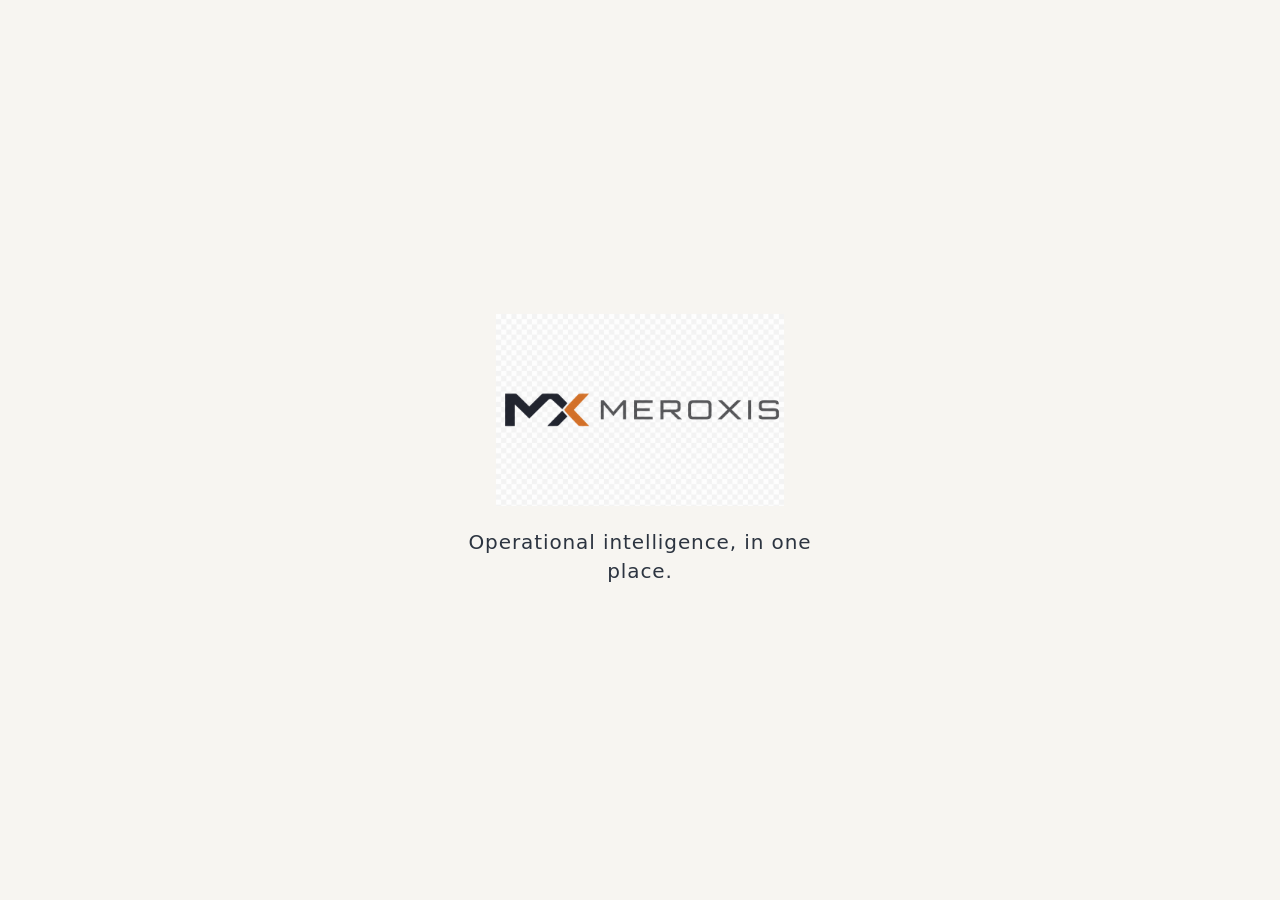
==== index.html @ 909c1c47 "Add Meroxis branded login right panel with logo and tagline Co-authored-by: Cursor <cursoragent@curs" ====
<!DOCTYPE html>
<html lang="en">
<head>
    <meta charset="UTF-8">
    <meta name="viewport" content="width=device-width, initial-scale=1.0">
    <meta name="robots" content="noindex, nofollow">
    <title>Meroxis</title>
    <link rel="stylesheet" href="styles.css">
</head>
<body>
    <main class="panel" aria-label="Meroxis branding">
        <div class="brand">
            <img
                class="logo"
                src="assets/meroxis-logo.png"
                alt="Meroxis"
                width="288"
                height="120"
            >
            <p class="tagline">Operational intelligence, in one place.</p>
        </div>
    </main>
</body>
</html>
---- styles.css ----
*,
*::before,
*::after {
    box-sizing: border-box;
}

html,
body {
    height: 100%;
    margin: 0;
    overflow: hidden;
}

body {
    background-color: #f7f5f1;
    font-family: "Segoe UI", system-ui, -apple-system, BlinkMacSystemFont, "Helvetica Neue", Arial, sans-serif;
    -webkit-font-smoothing: antialiased;
    -moz-osx-font-smoothing: grayscale;
}

.panel {
    align-items: center;
    display: flex;
    height: 100%;
    justify-content: center;
    width: 100%;
}

.brand {
    align-items: center;
    display: flex;
    flex-direction: column;
    padding: 2rem;
    text-align: center;
}

.logo {
    display: block;
    height: auto;
    max-width: min(18rem, 72vw);
    width: 100%;
}

.tagline {
    color: #2c3440;
    font-size: 1.25rem;
    font-weight: 500;
    letter-spacing: 0.045em;
    line-height: 1.45;
    margin: 1.375rem 0 0;
    max-width: 22rem;
}

@media (max-width: 40rem) {
    .logo {
        max-width: min(14rem, 80vw);
    }

    .tagline {
        font-size: 1.125rem;
        letter-spacing: 0.035em;
        margin-top: 1.25rem;
        max-width: 18rem;
    }
}
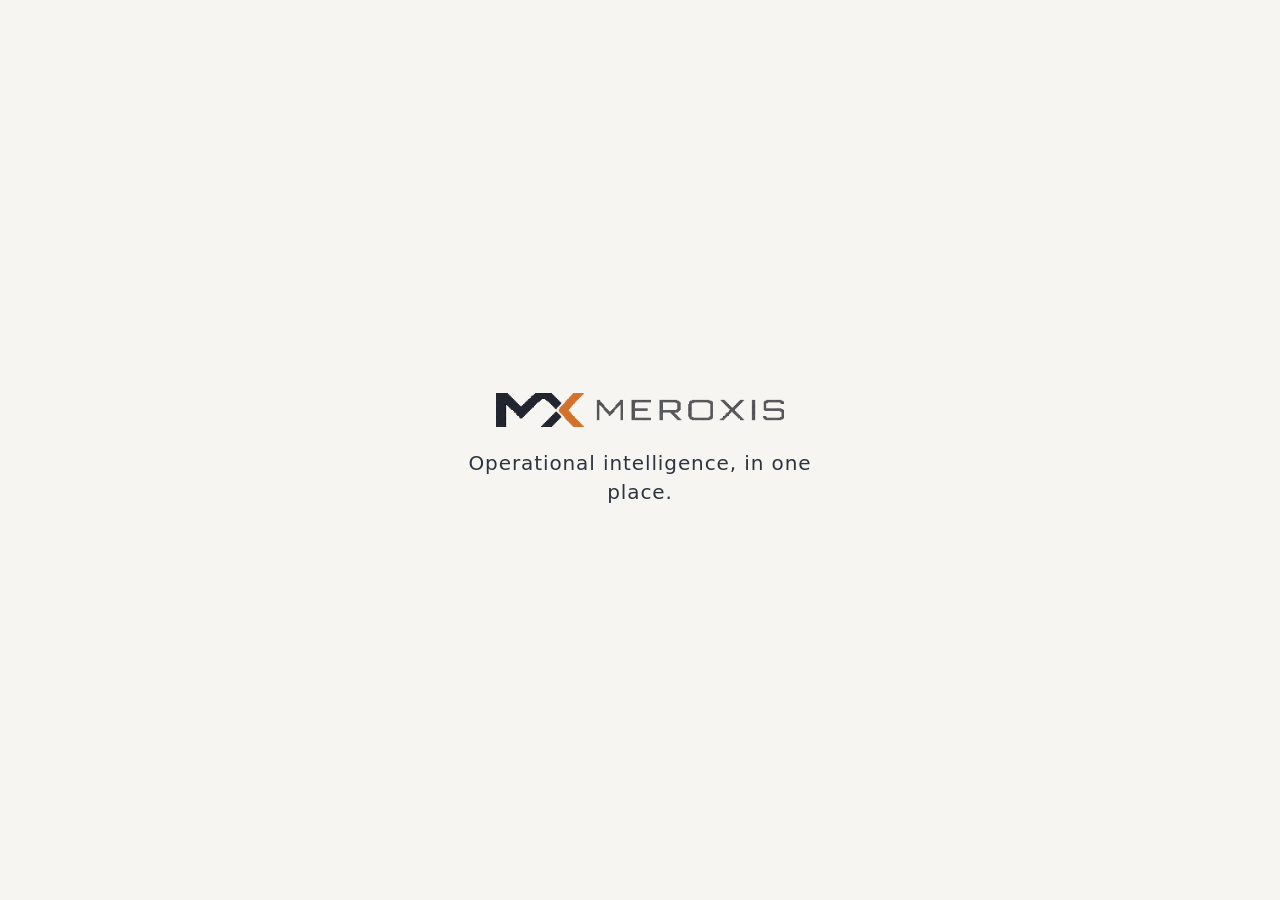
==== commit 47ca67a7: "Fix right panel logo: use clean transparent cutout without checkerboard Co-authored-by: Cursor <curs" ====
--- a/index.html
+++ b/index.html
@@ -14,8 +14,8 @@
                 class="logo"
                 src="assets/meroxis-logo.png"
                 alt="Meroxis"
-                width="288"
-                height="120"
+                width="340"
+                height="41"
             >
             <p class="tagline">Operational intelligence, in one place.</p>
         </div>
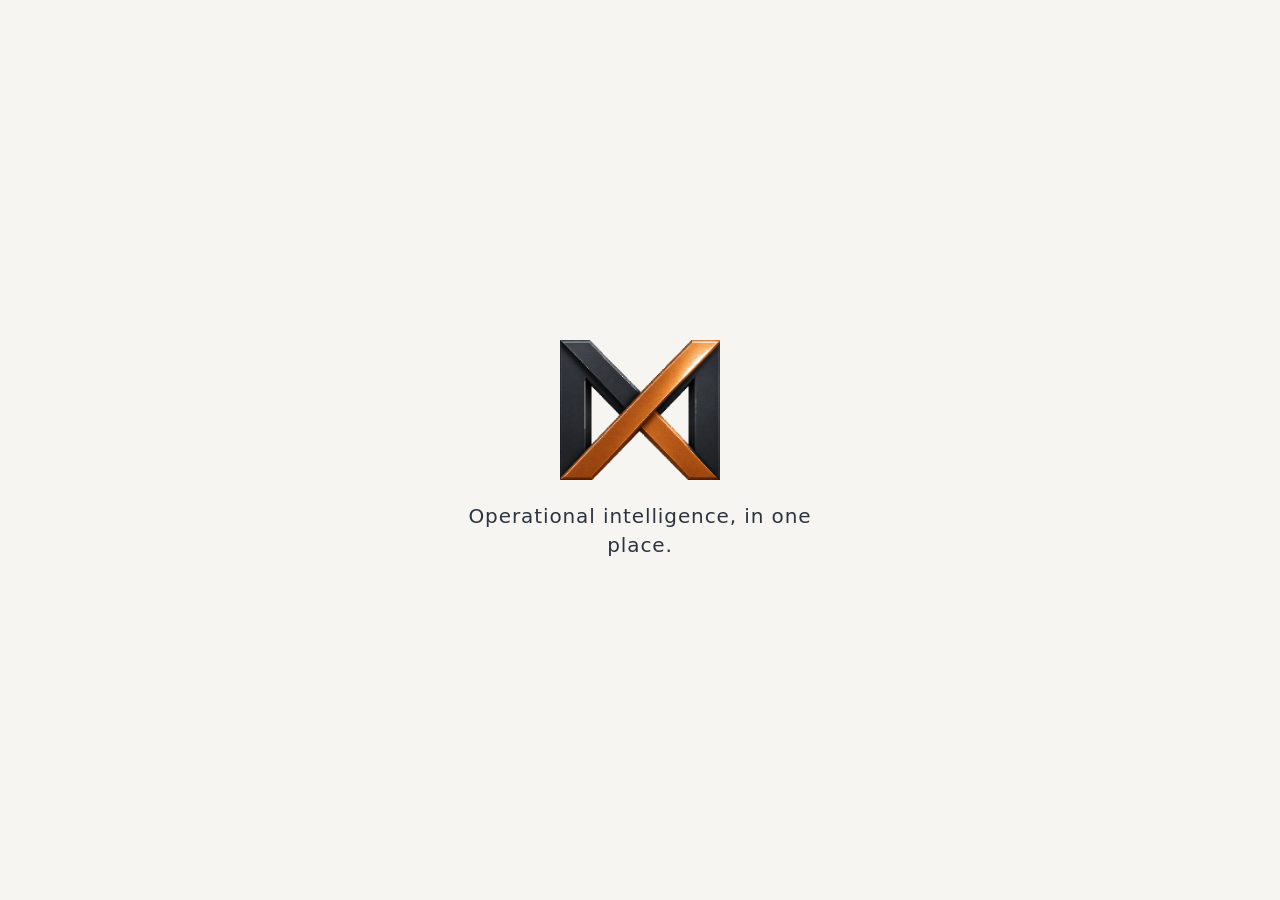
==== commit ddf4d5c2: "Use sharp MX app icon on login right panel Co-authored-by: Cursor <cursoragent@cursor.com>" ====
--- a/index.html
+++ b/index.html
@@ -14,8 +14,8 @@
                 class="logo"
                 src="assets/meroxis-logo.png"
                 alt="Meroxis"
-                width="340"
-                height="41"
+                width="320"
+                height="280"
             >
             <p class="tagline">Operational intelligence, in one place.</p>
         </div>
--- a/styles.css
+++ b/styles.css
@@ -37,8 +37,10 @@
 .logo {
     display: block;
     height: auto;
-    max-width: min(18rem, 72vw);
-    width: 100%;
+    image-rendering: -webkit-optimize-contrast;
+    max-height: 10rem;
+    max-width: min(10rem, 42vw);
+    width: auto;
 }
 
 .tagline {
@@ -53,7 +55,8 @@
 
 @media (max-width: 40rem) {
     .logo {
-        max-width: min(14rem, 80vw);
+        max-height: 7.5rem;
+        max-width: min(7.5rem, 52vw);
     }
 
     .tagline {
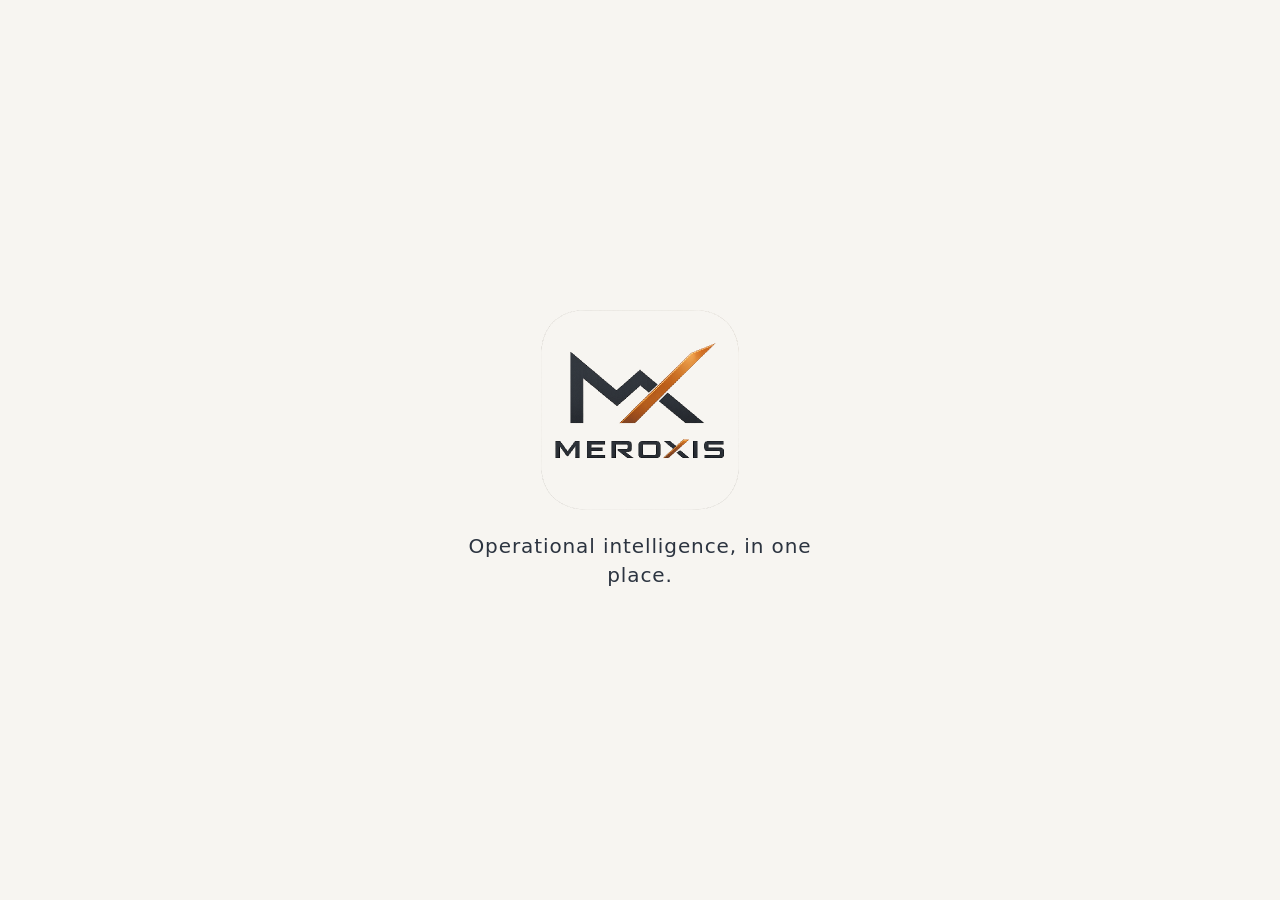
==== commit d4cdead0: "Use full Meroxis logo with icon and wordmark on login panel Co-authored-by: Cursor <cursoragent@curs" ====
--- a/index.html
+++ b/index.html
@@ -14,8 +14,8 @@
                 class="logo"
                 src="assets/meroxis-logo.png"
                 alt="Meroxis"
-                width="320"
-                height="280"
+                width="396"
+                height="400"
             >
             <p class="tagline">Operational intelligence, in one place.</p>
         </div>
--- a/styles.css
+++ b/styles.css
@@ -37,9 +37,8 @@
 .logo {
     display: block;
     height: auto;
-    image-rendering: -webkit-optimize-contrast;
-    max-height: 10rem;
-    max-width: min(10rem, 42vw);
+    max-height: 12.5rem;
+    max-width: min(12.5rem, 48vw);
     width: auto;
 }
 
@@ -55,8 +54,8 @@
 
 @media (max-width: 40rem) {
     .logo {
-        max-height: 7.5rem;
-        max-width: min(7.5rem, 52vw);
+        max-height: 9.5rem;
+        max-width: min(9.5rem, 58vw);
     }
 
     .tagline {
